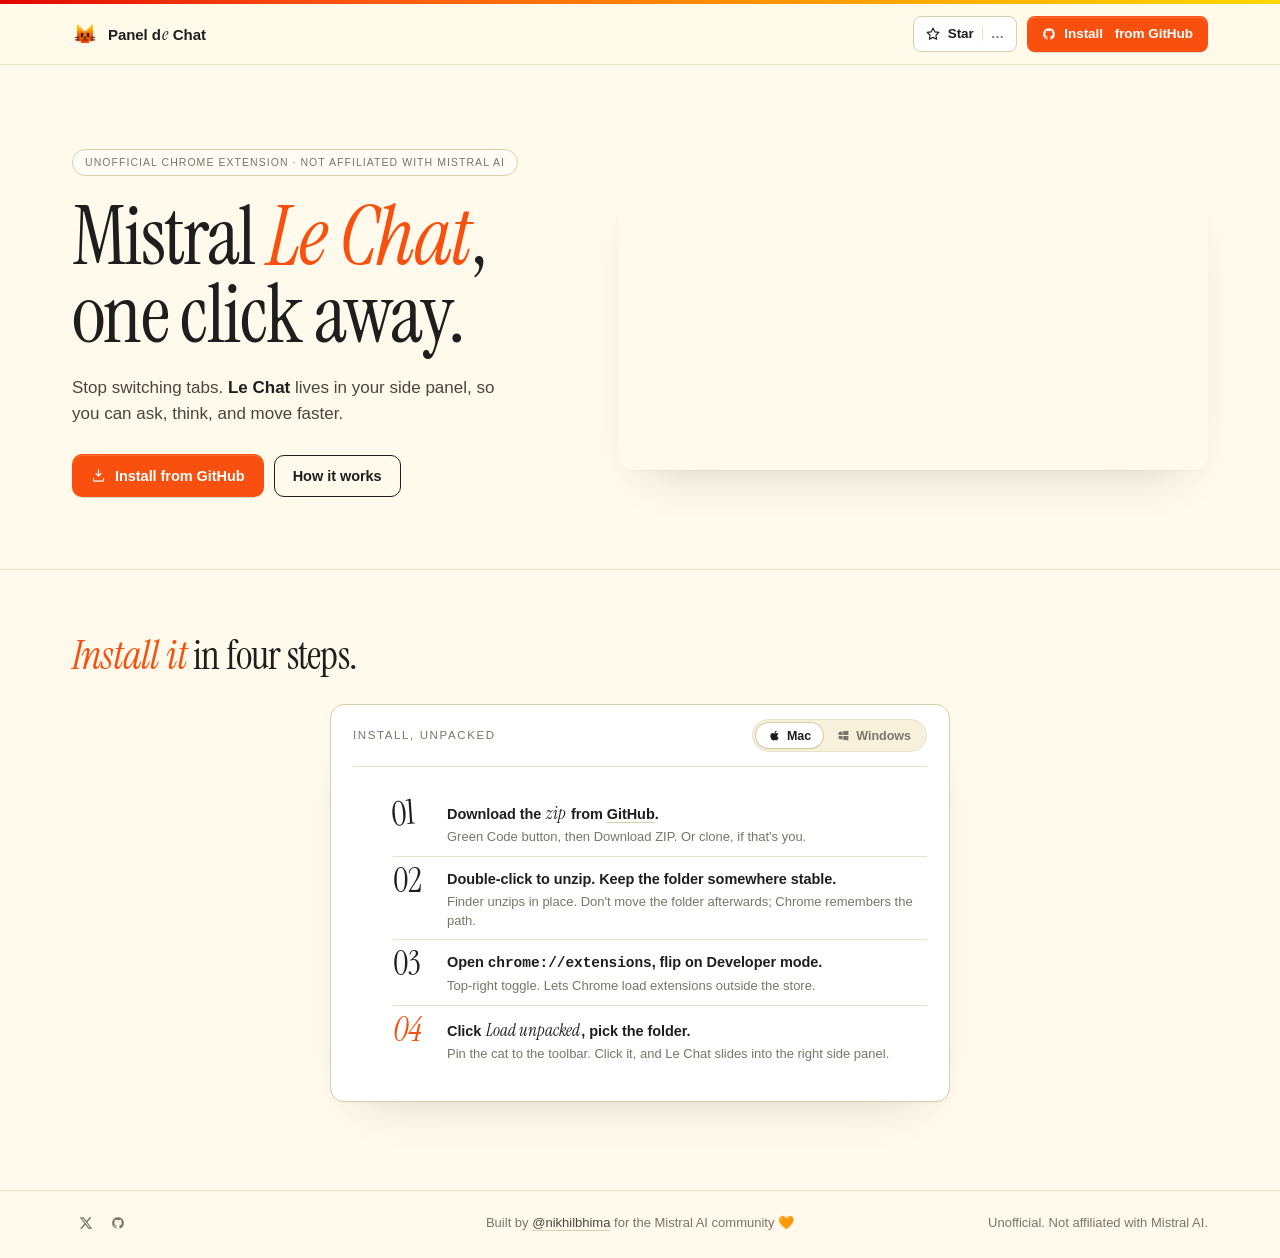
==== site/index.html @ 7b63ac9e "Show compact star + install CTA in mobile nav bar" ====
<!doctype html>
<html lang="en">
<head>
<meta charset="utf-8" />
<meta name="viewport" content="width=device-width, initial-scale=1" />
<title>Panel de Chat · Le Chat in your Chrome sidebar</title>
<meta name="description" content="An unofficial Chrome extension that puts Mistral's Le Chat in the Chrome side panel. No tab switching, no API key." />
<link rel="icon" type="image/png" href="../icons/icon128.png" />
<link rel="preconnect" href="https://fonts.googleapis.com" />
<link rel="preconnect" href="https://fonts.gstatic.com" crossorigin />
<link href="https://fonts.googleapis.com/css2?family=Instrument+Serif:ital@0;1&display=swap" rel="stylesheet" />
<style>
  :root {
    --bg: #FFFAEB;
    --bg-2: #F7F0DA;
    --ink: #1E1E1E;
    --ink-soft: #4A463C;
    --ink-mute: #7a7568;
    --border: #E9E2CB;
    --border-strong: #D9CFAD;
    --orange: #FA500F;
    --orange-press: #D84309;
  }
  *, *::before, *::after { box-sizing: border-box; }
  html, body { margin: 0; padding: 0; }
  html {
    -webkit-text-size-adjust: 100%;
    scroll-behavior: smooth;
    scroll-padding-top: 80px;
  }
  body {
    background: var(--bg);
    color: var(--ink);
    font-family: Arial, "Helvetica Neue", Helvetica, sans-serif;
    font-size: 16px;
    line-height: 1.5;
    -webkit-font-smoothing: antialiased;
    -moz-osx-font-smoothing: grayscale;
    overflow-x: hidden;
  }
  a { color: inherit; text-decoration: none; }
  img, svg { display: block; max-width: 100%; }

  /* Rainbow line — one placement, top of page */
  .rainbow {
    position: fixed;
    top: 0; left: 0; right: 0;
    height: 4px;
    background: linear-gradient(90deg,#E10500 0%,#FA500F 25%,#FF8205 50%,#FFAF00 75%,#FFD800 100%);
    z-index: 100;
  }

  .wrap {
    width: 100%;
    max-width: 1200px;
    margin: 0 auto;
    padding: 0 32px;
  }
  @media (max-width: 600px) { .wrap { padding: 0 22px; } }

  /* Header */
  header {
    position: sticky;
    top: 4px;
    z-index: 90;
    padding: 0;
    flex-shrink: 0;
    background: rgba(255, 250, 235, 0.82);
    backdrop-filter: saturate(140%) blur(10px);
    -webkit-backdrop-filter: saturate(140%) blur(10px);
    border-bottom: 1px solid var(--border);
  }
  .header-row {
    display: flex;
    align-items: center;
    justify-content: space-between;
    gap: 24px;
    height: 60px;
  }
  .brand { display: flex; align-items: center; gap: 10px; }
  .brand img {
    width: 26px; height: 26px;
    border-radius: 6px;
    image-rendering: -webkit-optimize-contrast;
  }
  .wordmark {
    font-size: 15px;
    font-weight: 700;
    letter-spacing: -0.005em;
  }
  .wordmark em {
    font-style: italic;
    font-weight: 400;
    font-family: "Instrument Serif", serif;
    font-size: 18px;
    margin: 0 1px;
  }
  .header-right {
    display: flex; align-items: center; gap: 10px;
    font-size: 13.5px;
    color: var(--ink-soft);
  }
  .header-right .btn-nav {
    display: inline-flex;
    align-items: center;
    gap: 8px;
    font-size: 13.5px;
    font-weight: 700;
    line-height: 1;
    letter-spacing: -0.003em;
    padding: 10px 14px;
    border-radius: 8px;
    background: var(--orange);
    color: #fff;
    border: 1px solid transparent;
    box-shadow: 0 1px 0 rgba(0,0,0,0.12), inset 0 1px 0 rgba(255,255,255,0.18);
    transition: background .15s ease, transform .08s ease;
  }
  .header-right .btn-nav:hover { background: #f0490a; }
  .header-right .btn-nav:active { background: var(--orange-press); transform: translateY(1px); }
  .header-right .btn-nav svg { width: 14px; height: 14px; }
  .header-right .btn-star {
    display: inline-flex;
    align-items: center;
    gap: 8px;
    height: 36px;
    padding: 0 12px;
    border-radius: 8px;
    background: #fff;
    border: 1px solid var(--border-strong);
    color: var(--ink);
    font-size: 13.5px;
    font-weight: 600;
    line-height: 1;
    letter-spacing: -0.003em;
    transition: background .15s ease, border-color .15s ease;
  }
  .header-right .btn-star:hover {
    background: var(--bg-2);
    border-color: var(--ink-mute);
  }
  .header-right .btn-star svg { width: 14px; height: 14px; }
  .header-right .btn-star .star-count {
    color: var(--ink-mute);
    border-left: 1px solid var(--border);
    padding-left: 8px;
    font-weight: 600;
    min-width: 1ch;
    text-align: center;
  }
  @media (max-width: 640px) {
    .header-row { gap: 12px; }
    .header-right { gap: 8px; }
    .header-right .btn-star { padding: 0 10px; gap: 6px; }
    .header-right .btn-star .btn-star-label { display: none; }
    .header-right .btn-star .star-count {
      border-left: 0;
      padding-left: 0;
    }
    .header-right .btn-nav { padding: 10px 12px; gap: 6px; }
    .header-right .btn-nav .btn-nav-tail { display: none; }
  }

  /* Section 1: hero + install */
  .section-hero {
    padding: 88px 0 72px;
  }
  .hero {
    display: grid;
    grid-template-columns: 1fr 1.2fr;
    gap: 56px;
    align-items: center;
  }
  @media (max-width: 960px) {
    .hero { grid-template-columns: 1fr; gap: 40px; }
    .section-hero { padding: 20px 0 56px; }
  }

  /* Section 2: install steps */
  .section-show {
    padding: 56px 0 88px;
    border-top: 1px solid var(--border);
  }
  .show-head {
    display: flex;
    align-items: baseline;
    justify-content: space-between;
    gap: 24px;
    margin-bottom: 28px;
    flex-wrap: wrap;
  }
  .show-head h2 {
    font-family: "Instrument Serif", "Times New Roman", Georgia, serif;
    font-weight: 400;
    font-size: clamp(26px, 3.2vw, 40px);
    line-height: 1.05;
    letter-spacing: -0.02em;
    margin: 8px 0 0;
    max-width: 22ch;
  }
  .show-head h2 .accent { color: var(--orange); font-style: italic; }

  .eyebrow {
    display: inline-flex;
    align-items: center;
    gap: 10px;
    font-size: 10.5px;
    letter-spacing: 0.1em;
    text-transform: uppercase;
    color: var(--ink-mute);
    border: 1px solid var(--border-strong);
    padding: 5px 12px 4px;
    border-radius: 999px;
    background: rgba(255,255,255,0.5);
  }
  h1.headline {
    font-family: "Instrument Serif", "Times New Roman", Georgia, serif;
    font-weight: 400;
    font-size: clamp(44px, 6.4vw, 92px);
    line-height: 0.95;
    letter-spacing: -0.02em;
    margin: 22px 0 0;
    max-width: 14ch;
  }
  h1.headline .accent {
    color: var(--orange);
    font-style: italic;
  }
  h1.headline .stacked {
    display: block;
  }

  .sub {
    margin-top: 22px;
    max-width: 46ch;
    font-size: 17px;
    line-height: 1.5;
    color: var(--ink-soft);
  }
  .sub b { color: var(--ink); font-weight: 700; }

  .ctas {
    margin-top: 28px;
    display: flex;
    gap: 10px;
    flex-wrap: wrap;
    align-items: center;
  }
  .btn {
    display: inline-flex;
    align-items: center;
    gap: 9px;
    font: inherit;
    font-size: 14.5px;
    font-weight: 700;
    padding: 13px 18px;
    border-radius: 10px;
    cursor: pointer;
    transition: transform .08s ease, background .15s ease, box-shadow .15s ease, border-color .15s ease, color .15s ease;
    border: 1px solid transparent;
    line-height: 1;
    letter-spacing: -0.003em;
    user-select: none;
  }
  .btn svg { width: 15px; height: 15px; }
  .btn-primary {
    background: var(--orange);
    color: #fff;
    box-shadow: 0 1px 0 rgba(0,0,0,0.12), inset 0 1px 0 rgba(255,255,255,0.18);
  }
  .btn-primary:hover { background: #f0490a; }
  .btn-primary:active {
    background: var(--orange-press);
    transform: translateY(1px);
    box-shadow: inset 0 1px 2px rgba(0,0,0,0.2);
  }
  .btn-secondary {
    background: transparent;
    color: var(--ink);
    border-color: var(--ink);
  }
  .btn-secondary:hover { background: var(--ink); color: var(--bg); }
  .btn-secondary:active { transform: translateY(1px); }

  .steps {
    display: grid;
    gap: 2px;
    border-top: 1px solid var(--border);
  }
  .step {
    display: grid;
    grid-template-columns: 40px 1fr;
    gap: 14px;
    padding: 14px 0;
    border-bottom: 1px solid var(--border);
    align-items: start;
  }
  .step:last-child { border-bottom: 0; padding-bottom: 4px; }
  .step-num {
    font-family: "Instrument Serif", serif;
    font-size: 34px;
    line-height: 0.9;
    color: var(--ink);
    letter-spacing: -0.02em;
  }
  .step:nth-child(1) .step-num { transform: rotate(-4deg) translateX(-2px); display: inline-block; }
  .step:nth-child(4) .step-num {
    color: var(--orange);
    font-style: italic;
  }
  .step-body {
    padding-top: 4px;
  }
  .step-title {
    font-size: 14.5px;
    font-weight: 700;
    letter-spacing: -0.005em;
    line-height: 1.35;
  }
  .step-title .serif-word {
    font-family: "Instrument Serif", serif;
    font-weight: 400;
    font-style: italic;
    font-size: 17px;
    margin: 0 1px;
  }
  .step-detail {
    margin-top: 3px;
    color: var(--ink-mute);
    font-size: 13px;
    line-height: 1.45;
  }
  .step-detail code {
    font-family: "SF Mono", ui-monospace, Menlo, Consolas, monospace;
    font-size: 12px;
    padding: 1px 5px;
    background: var(--bg-2);
    border: 1px solid var(--border);
    border-radius: 4px;
    color: var(--ink);
  }
  .step-title a, .step-detail a {
    text-decoration: underline;
    text-underline-offset: 3px;
    text-decoration-color: var(--border-strong);
    transition: text-decoration-color .15s ease, color .15s ease;
  }
  .step-title a:hover, .step-detail a:hover {
    text-decoration-color: var(--orange);
    color: var(--ink);
  }

  /* Footer */
  footer {
    border-top: 1px solid var(--border);
    padding: 18px 0 22px;
    flex-shrink: 0;
  }
  .foot-row {
    display: grid;
    grid-template-columns: 1fr auto 1fr;
    align-items: center;
    gap: 18px;
    font-size: 13px;
    color: var(--ink-mute);
  }
  .foot-row .foot-icons { display: inline-flex; gap: 4px; }
  .foot-row .foot-center { text-align: center; }
  .foot-row .disclaimer { text-align: right; }
  @media (max-width: 720px) {
    .foot-row { grid-template-columns: 1fr; justify-items: center; gap: 8px; }
    .foot-row .foot-center, .foot-row .disclaimer { text-align: center; }
  }
  .foot-row a {
    color: var(--ink-soft);
    text-decoration: underline;
    text-underline-offset: 3px;
    text-decoration-color: var(--border-strong);
  }
  .foot-row a:hover { text-decoration-color: var(--orange); color: var(--ink); }
  .foot-row .foot-icon {
    display: inline-flex;
    align-items: center;
    justify-content: center;
    width: 28px; height: 28px;
    border-radius: 6px;
    color: var(--ink-mute);
    text-decoration: none;
    transition: color .15s ease, background .15s ease;
  }
  .foot-row .foot-icon:hover { color: var(--ink); background: var(--bg-2); text-decoration: none; }
  .foot-row .foot-icon svg { width: 14px; height: 14px; }

  a:focus-visible, .btn:focus-visible {
    outline: 2px solid var(--orange);
    outline-offset: 3px;
    border-radius: 6px;
  }
  /* Hero right column: video */
  .hero-video { position: relative; }
  .hero-video > video {
    width: 100%;
    height: auto;
    display: block;
    border-radius: 12px;
    box-shadow: 0 1px 0 rgba(0,0,0,0.03), 0 24px 48px -28px rgba(30,30,30,0.22);
  }

  /* Section 2: install card */
  .how-wrap {
    max-width: 620px;
    margin: 0 auto;
  }

  .how-card {
    background: #fff;
    border: 1px solid var(--border-strong);
    border-radius: 14px;
    padding: 14px 22px 12px;
    box-shadow: 0 1px 0 rgba(0,0,0,0.03), 0 24px 48px -32px rgba(30,30,30,0.22);
    display: flex;
    flex-direction: column;
  }
  .how-head {
    display: flex;
    align-items: center;
    justify-content: space-between;
    gap: 12px;
    padding-bottom: 14px;
    border-bottom: 1px solid var(--border);
    margin-bottom: 6px;
  }
  .how-kicker {
    font-size: 11.5px;
    letter-spacing: 0.14em;
    text-transform: uppercase;
    color: var(--ink-mute);
  }

  .os-switch {
    display: inline-flex;
    padding: 3px;
    background: var(--bg-2);
    border: 1px solid var(--border);
    border-radius: 999px;
    gap: 2px;
  }
  .os-btn {
    display: inline-flex;
    align-items: center;
    gap: 6px;
    padding: 6px 12px;
    border: 0;
    background: transparent;
    border-radius: 999px;
    font: inherit;
    font-size: 12.5px;
    font-weight: 600;
    color: var(--ink-mute);
    cursor: pointer;
    transition: background .15s ease, color .15s ease, box-shadow .15s ease;
    line-height: 1;
  }
  .os-btn svg { width: 13px; height: 13px; }
  .os-btn.is-active {
    background: #fff;
    color: var(--ink);
    box-shadow: 0 1px 2px rgba(0,0,0,0.06), 0 0 0 1px var(--border-strong);
  }
  .os-btn:not(.is-active):hover { color: var(--ink-soft); }

  /* Tighter steps inside the how-card */
  .how-card .steps {
    display: grid;
    gap: 0;
    border-top: 0;
  }
  .how-card .step {
    padding: 9px 0;
  }

</style>
</head>
<body>

<div class="rainbow" aria-hidden="true"></div>

<header>
  <div class="wrap header-row">
    <a class="brand" href="#" aria-label="Panel de Chat home">
      <img src="../icons/icon128.png" alt="" width="26" height="26" />
      <span class="wordmark">Panel&nbsp;d<em>e</em>&nbsp;Chat</span>
    </a>
    <div class="header-right">
      <a class="btn-star" href="https://github.com/nikhilbhima/panel-de-chat" target="_blank" rel="noopener" aria-label="Star on GitHub">
        <svg viewBox="0 0 24 24" fill="none" stroke="currentColor" stroke-width="2" stroke-linecap="round" stroke-linejoin="round" aria-hidden="true"><polygon points="12 2 15.09 8.26 22 9.27 17 14.14 18.18 21.02 12 17.77 5.82 21.02 7 14.14 2 9.27 8.91 8.26 12 2"/></svg>
        <span class="btn-star-label">Star</span>
        <span class="star-count" id="star-count">…</span>
      </a>
      <a class="btn-nav" href="https://github.com/nikhilbhima/panel-de-chat" target="_blank" rel="noopener">
        <svg viewBox="0 0 24 24" fill="currentColor" aria-hidden="true"><path d="M12 2a10 10 0 0 0-3.16 19.49c.5.09.68-.22.68-.48v-1.7c-2.78.6-3.37-1.34-3.37-1.34-.45-1.16-1.11-1.47-1.11-1.47-.91-.62.07-.6.07-.6 1 .07 1.53 1.03 1.53 1.03.89 1.53 2.34 1.09 2.91.83.09-.65.35-1.09.63-1.34-2.22-.25-4.56-1.11-4.56-4.94 0-1.09.39-1.98 1.03-2.68-.1-.25-.45-1.27.1-2.65 0 0 .84-.27 2.75 1.02a9.54 9.54 0 0 1 5 0c1.91-1.29 2.75-1.02 2.75-1.02.55 1.38.2 2.4.1 2.65.64.7 1.03 1.59 1.03 2.68 0 3.84-2.34 4.68-4.57 4.93.36.31.68.92.68 1.85v2.74c0 .27.18.58.69.48A10 10 0 0 0 12 2Z"/></svg>
        Install<span class="btn-nav-tail">&nbsp;from GitHub</span>
      </a>
    </div>
  </div>
</header>

<main>
  <section class="section-hero">
  <div class="wrap hero">

    <!-- LEFT -->
    <div class="hero-left">
      <span class="eyebrow">Unofficial Chrome extension · Not affiliated with Mistral AI</span>

      <h1 class="headline">
        <span class="stacked">Mistral <span class="accent">Le&nbsp;Chat</span>,</span>
        <span class="stacked">one click away.</span>
      </h1>

      <p class="sub">
        Stop switching tabs. <b>Le Chat</b> lives in your side panel, so you can ask, think, and move faster.
      </p>

      <div class="ctas">
        <a class="btn btn-primary" href="https://github.com/nikhilbhima/panel-de-chat" target="_blank" rel="noopener">
          <svg viewBox="0 0 24 24" fill="none" stroke="currentColor" stroke-width="2" stroke-linecap="round" stroke-linejoin="round" aria-hidden="true"><path d="M12 3v10m0 0 4-4m-4 4-4-4M4 17v2a2 2 0 0 0 2 2h12a2 2 0 0 0 2-2v-2"/></svg>
          Install from GitHub
        </a>
        <a class="btn btn-secondary" href="#how">
          How it works
        </a>
      </div>
    </div>

    <!-- RIGHT: demo video in hero -->
    <aside class="hero-video" aria-label="Panel de Chat demo">
      <video src="assets/demo.mp4" autoplay muted loop playsinline preload="metadata" aria-label="Panel de Chat demo"></video>
    </aside>

  </div>
  </section>

  <!-- SECTION 2: demo + how it works -->
  <section class="section-show" id="how">
    <div class="wrap">
      <div class="show-head">
        <div>
          <h2><span class="accent">Install it</span> in four steps.</h2>
        </div>
      </div>

      <div class="how-wrap">
        <div class="how-card">
          <div class="how-head">
            <div class="how-kicker">Install, unpacked</div>
            <div class="os-switch" role="tablist" aria-label="Operating system">
              <button type="button" class="os-btn is-active" data-os="mac" role="tab" aria-selected="true">
                <svg viewBox="0 0 24 24" fill="currentColor" aria-hidden="true"><path d="M17.05 20.28c-.98.95-2.05.8-3.08.35-1.09-.46-2.09-.48-3.24 0-1.44.62-2.2.44-3.06-.35C2.79 15.25 3.51 7.59 9.05 7.31c1.35.07 2.29.74 3.08.8 1.18-.24 2.31-.93 3.57-.84 1.51.12 2.65.72 3.4 1.8-3.12 1.87-2.38 5.98.48 7.13-.57 1.5-1.31 2.99-2.54 4.09zM12 7.25c-.15-2.23 1.66-4.07 3.74-4.25.29 2.58-2.34 4.5-3.74 4.25z"/></svg>
                <span>Mac</span>
              </button>
              <button type="button" class="os-btn" data-os="win" role="tab" aria-selected="false">
                <svg viewBox="0 0 24 24" fill="currentColor" aria-hidden="true"><path d="M3 5.48 10.2 4.5v6.66H3V5.48zm0 13.04V12.84h7.2v6.66L3 18.52zM11.4 4.33 21 3v8.16H11.4V4.33zm0 15.34V12.84H21V21l-9.6-1.33z"/></svg>
                <span>Windows</span>
              </button>
            </div>
          </div>

          <ol class="steps" id="how-steps">
            <li class="step">
              <span class="step-num">01</span>
              <div class="step-body">
                <div class="step-title">Download the <span class="serif-word">zip</span> from <a href="https://github.com/nikhilbhima/panel-de-chat" target="_blank" rel="noopener">GitHub</a>.</div>
                <div class="step-detail">Green Code button, then Download ZIP. Or clone, if that's you.</div>
              </div>
            </li>
            <li class="step">
              <span class="step-num">02</span>
              <div class="step-body">
                <div class="step-title" data-mac="Double-click to unzip. Keep the folder somewhere stable." data-win="Right-click, Extract All. Keep the folder somewhere stable.">Double-click to unzip. Keep the folder somewhere stable.</div>
                <div class="step-detail" data-mac="Finder unzips in place. Don't move the folder afterwards; Chrome remembers the path." data-win="Windows Explorer extracts in place. Don't move the folder afterwards; Chrome remembers the path.">Finder unzips in place. Don't move the folder afterwards; Chrome remembers the path.</div>
              </div>
            </li>
            <li class="step">
              <span class="step-num">03</span>
              <div class="step-body">
                <div class="step-title">Open <code>chrome://extensions</code>, flip on Developer mode.</div>
                <div class="step-detail" data-mac="Top-right toggle. Lets Chrome load extensions outside the store." data-win="Top-right toggle. Lets Chrome load extensions outside the store.">Top-right toggle. Lets Chrome load extensions outside the store.</div>
              </div>
            </li>
            <li class="step">
              <span class="step-num">04</span>
              <div class="step-body">
                <div class="step-title">Click <span class="serif-word">Load unpacked</span>, pick the folder.</div>
                <div class="step-detail" data-mac="Pin the cat to the toolbar. Click it, and Le Chat slides into the right side panel." data-win="Pin the cat to the toolbar. Click it, and Le Chat slides into the right side panel.">Pin the cat to the toolbar. Click it, and Le Chat slides into the right side panel.</div>
              </div>
            </li>
          </ol>
        </div>
      </div>
    </div>
  </section>
</main>

<footer>
  <div class="wrap foot-row">
    <div class="foot-icons">
      <a class="foot-icon" href="https://x.com/nikhilbhima" target="_blank" rel="noopener" aria-label="X (Twitter)">
        <svg viewBox="0 0 24 24" fill="currentColor" aria-hidden="true"><path d="M18.244 2.25h3.308l-7.227 8.26 8.502 11.24H16.17l-5.214-6.817L4.99 21.75H1.68l7.73-8.835L1.254 2.25H8.08l4.713 6.231zm-1.161 17.52h1.833L7.084 4.126H5.117z"/></svg>
      </a>
      <a class="foot-icon" href="https://github.com/nikhilbhima/panel-de-chat" target="_blank" rel="noopener" aria-label="GitHub">
        <svg viewBox="0 0 24 24" fill="currentColor" aria-hidden="true"><path d="M12 2a10 10 0 0 0-3.16 19.49c.5.09.68-.22.68-.48v-1.7c-2.78.6-3.37-1.34-3.37-1.34-.45-1.16-1.11-1.47-1.11-1.47-.91-.62.07-.6.07-.6 1 .07 1.53 1.03 1.53 1.03.89 1.53 2.34 1.09 2.91.83.09-.65.35-1.09.63-1.34-2.22-.25-4.56-1.11-4.56-4.94 0-1.09.39-1.98 1.03-2.68-.1-.25-.45-1.27.1-2.65 0 0 .84-.27 2.75 1.02a9.54 9.54 0 0 1 5 0c1.91-1.29 2.75-1.02 2.75-1.02.55 1.38.2 2.4.1 2.65.64.7 1.03 1.59 1.03 2.68 0 3.84-2.34 4.68-4.57 4.93.36.31.68.92.68 1.85v2.74c0 .27.18.58.69.48A10 10 0 0 0 12 2Z"/></svg>
      </a>
    </div>
    <div class="foot-center">
      Built by <a href="https://x.com/nikhilbhima" target="_blank" rel="noopener">@nikhilbhima</a> for the Mistral AI community 🧡
    </div>
    <div class="disclaimer">Unofficial. Not affiliated with Mistral AI.</div>
  </div>
</footer>

<script>
  // Live GitHub star count
  fetch('https://api.github.com/repos/nikhilbhima/panel-de-chat')
    .then(r => r.ok ? r.json() : null)
    .then(d => {
      if (d && typeof d.stargazers_count === 'number') {
        const el = document.getElementById('star-count');
        if (el) el.textContent = d.stargazers_count;
      }
    })
    .catch(() => {});

  // OS switcher for the How-it-works card
  (function(){
    const buttons = document.querySelectorAll('.os-btn');
    const stepsRoot = document.getElementById('how-steps');
    if (!stepsRoot) return;
    function apply(os){
      buttons.forEach(b => {
        const active = b.dataset.os === os;
        b.classList.toggle('is-active', active);
        b.setAttribute('aria-selected', active ? 'true' : 'false');
      });
      stepsRoot.querySelectorAll('[data-mac][data-win]').forEach(el => {
        const v = el.dataset[os];
        if (v) el.textContent = v;
      });
    }
    buttons.forEach(b => b.addEventListener('click', () => apply(b.dataset.os)));
  })();
</script>
</body>
</html>
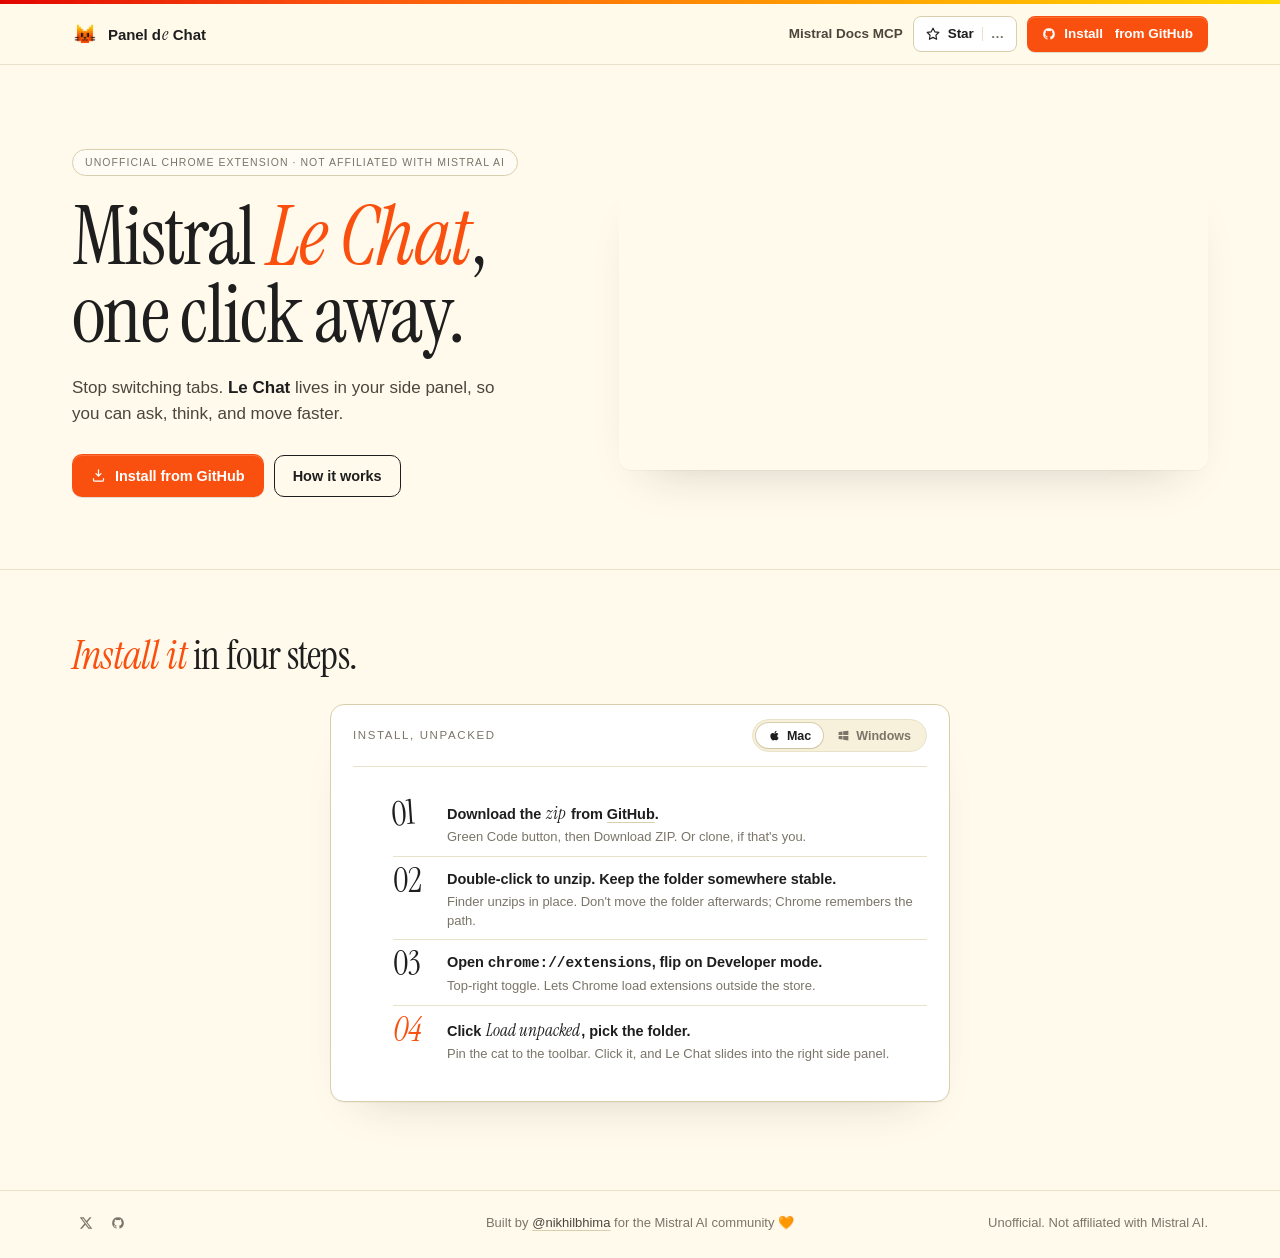
==== commit 3c3ab8ef: "Add Mistral Docs MCP link to landing page nav" ====
--- a/site/index.html
+++ b/site/index.html
@@ -100,6 +100,15 @@
     font-size: 13.5px;
     color: var(--ink-soft);
   }
+  .header-right .nav-link {
+    font-size: 13.5px;
+    font-weight: 600;
+    color: var(--ink-soft);
+    transition: color .15s ease;
+  }
+  .header-right .nav-link:hover {
+    color: var(--ink);
+  }
   .header-right .btn-nav {
     display: inline-flex;
     align-items: center;
@@ -492,6 +501,7 @@
       <span class="wordmark">Panel&nbsp;d<em>e</em>&nbsp;Chat</span>
     </a>
     <div class="header-right">
+      <a class="nav-link" href="https://mistral-docs-mcp.vercel.app/" target="_blank" rel="noopener">Mistral Docs MCP</a>
       <a class="btn-star" href="https://github.com/nikhilbhima/panel-de-chat" target="_blank" rel="noopener" aria-label="Star on GitHub">
         <svg viewBox="0 0 24 24" fill="none" stroke="currentColor" stroke-width="2" stroke-linecap="round" stroke-linejoin="round" aria-hidden="true"><polygon points="12 2 15.09 8.26 22 9.27 17 14.14 18.18 21.02 12 17.77 5.82 21.02 7 14.14 2 9.27 8.91 8.26 12 2"/></svg>
         <span class="btn-star-label">Star</span>
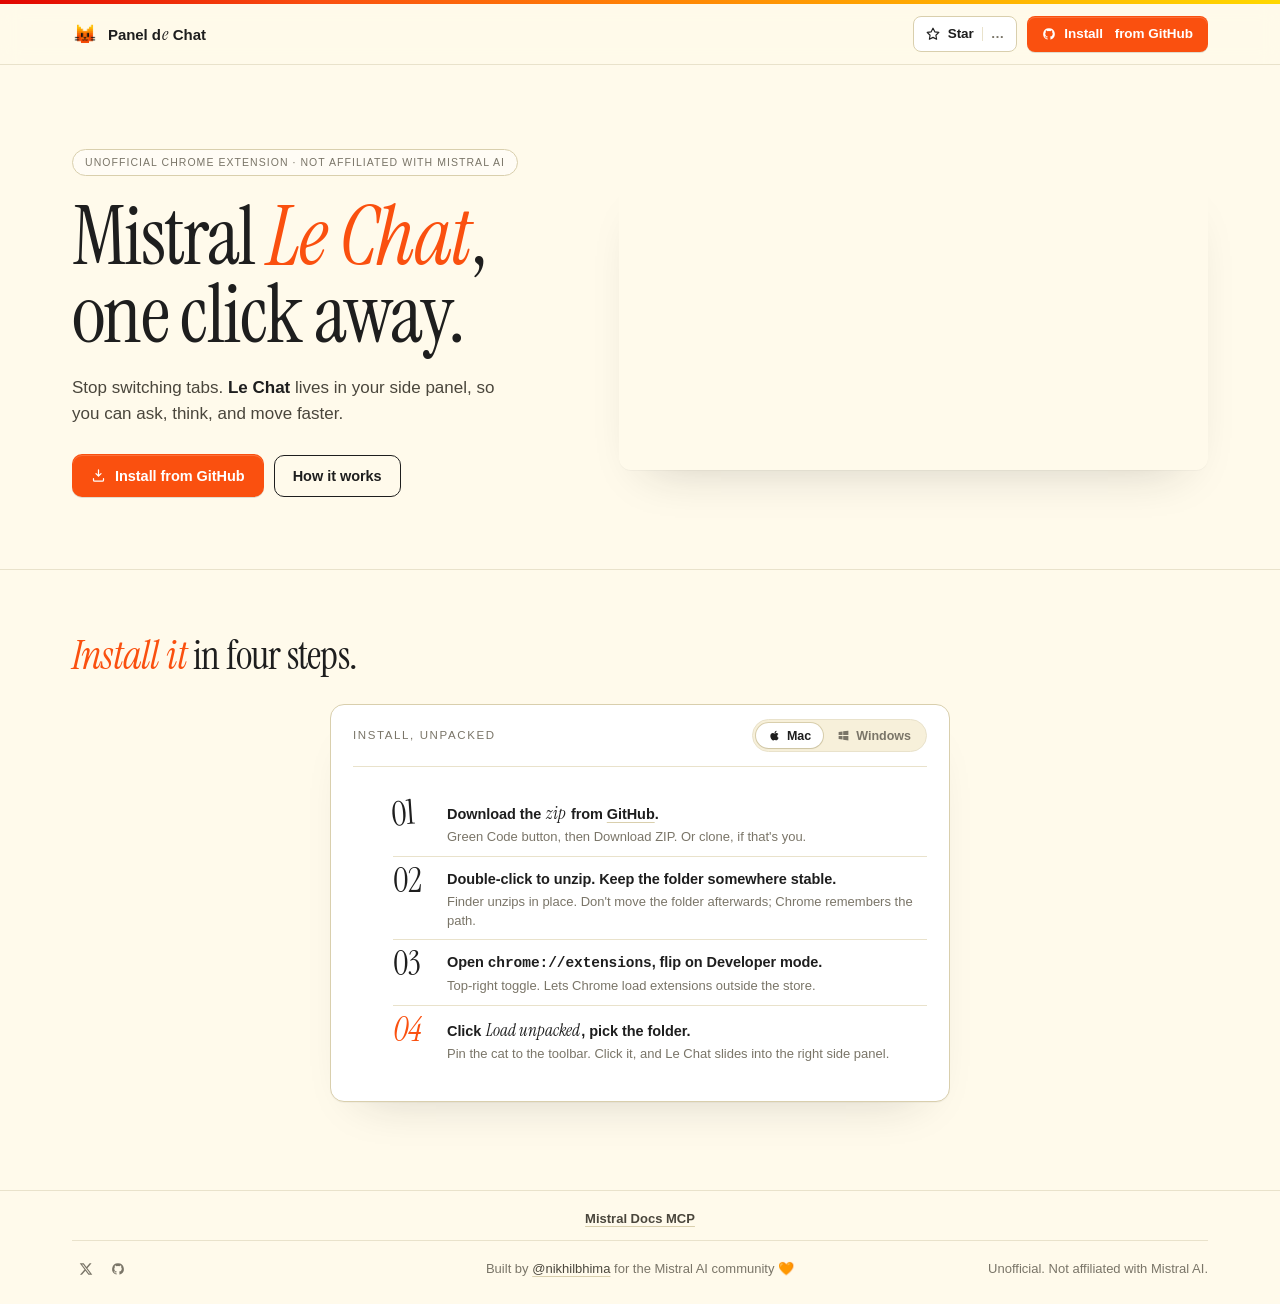
==== commit 5a549f76: "Move Mistral Docs MCP link from landing nav to footer Link didn't fit alongside the star and install" ====
--- a/site/index.html
+++ b/site/index.html
@@ -100,15 +100,6 @@
     font-size: 13.5px;
     color: var(--ink-soft);
   }
-  .header-right .nav-link {
-    font-size: 13.5px;
-    font-weight: 600;
-    color: var(--ink-soft);
-    transition: color .15s ease;
-  }
-  .header-right .nav-link:hover {
-    color: var(--ink);
-  }
   .header-right .btn-nav {
     display: inline-flex;
     align-items: center;
@@ -365,6 +356,26 @@
     padding: 18px 0 22px;
     flex-shrink: 0;
   }
+  .foot-related {
+    display: flex;
+    justify-content: center;
+    padding-bottom: 12px;
+    margin-bottom: 14px;
+    border-bottom: 1px solid var(--border);
+  }
+  .foot-related a {
+    font-size: 13px;
+    font-weight: 600;
+    color: var(--ink-soft);
+    text-decoration: underline;
+    text-underline-offset: 3px;
+    text-decoration-color: var(--border-strong);
+    transition: color .15s ease, text-decoration-color .15s ease;
+  }
+  .foot-related a:hover {
+    color: var(--ink);
+    text-decoration-color: var(--orange);
+  }
   .foot-row {
     display: grid;
     grid-template-columns: 1fr auto 1fr;
@@ -501,7 +512,6 @@
       <span class="wordmark">Panel&nbsp;d<em>e</em>&nbsp;Chat</span>
     </a>
     <div class="header-right">
-      <a class="nav-link" href="https://mistral-docs-mcp.vercel.app/" target="_blank" rel="noopener">Mistral Docs MCP</a>
       <a class="btn-star" href="https://github.com/nikhilbhima/panel-de-chat" target="_blank" rel="noopener" aria-label="Star on GitHub">
         <svg viewBox="0 0 24 24" fill="none" stroke="currentColor" stroke-width="2" stroke-linecap="round" stroke-linejoin="round" aria-hidden="true"><polygon points="12 2 15.09 8.26 22 9.27 17 14.14 18.18 21.02 12 17.77 5.82 21.02 7 14.14 2 9.27 8.91 8.26 12 2"/></svg>
         <span class="btn-star-label">Star</span>
@@ -613,7 +623,11 @@
 </main>
 
 <footer>
-  <div class="wrap foot-row">
+  <div class="wrap">
+    <div class="foot-related">
+      <a href="https://mistral-docs-mcp.vercel.app/" target="_blank" rel="noopener">Mistral Docs MCP</a>
+    </div>
+    <div class="foot-row">
     <div class="foot-icons">
       <a class="foot-icon" href="https://x.com/nikhilbhima" target="_blank" rel="noopener" aria-label="X (Twitter)">
         <svg viewBox="0 0 24 24" fill="currentColor" aria-hidden="true"><path d="M18.244 2.25h3.308l-7.227 8.26 8.502 11.24H16.17l-5.214-6.817L4.99 21.75H1.68l7.73-8.835L1.254 2.25H8.08l4.713 6.231zm-1.161 17.52h1.833L7.084 4.126H5.117z"/></svg>
@@ -626,6 +640,7 @@
       Built by <a href="https://x.com/nikhilbhima" target="_blank" rel="noopener">@nikhilbhima</a> for the Mistral AI community 🧡
     </div>
     <div class="disclaimer">Unofficial. Not affiliated with Mistral AI.</div>
+    </div>
   </div>
 </footer>
 
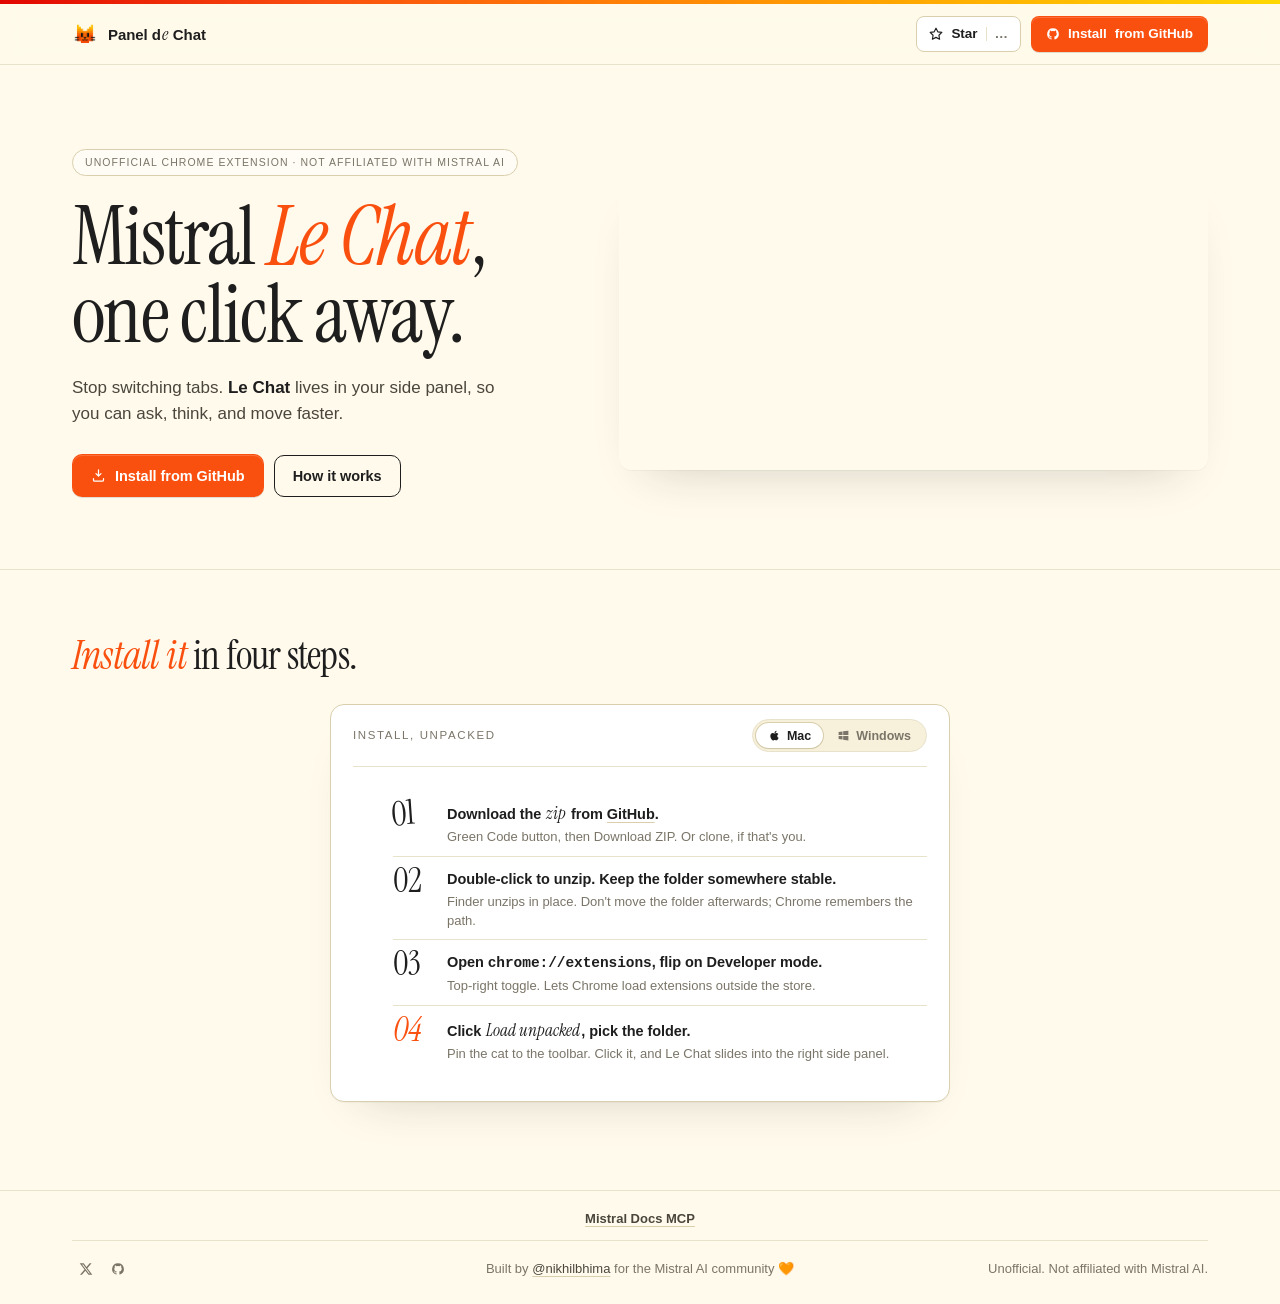
==== commit f2347976: "Fix double space in header Install button The btn-nav is inline-flex with gap: 8px, and the tail spa" ====
--- a/site/index.html
+++ b/site/index.html
@@ -519,7 +519,7 @@
       </a>
       <a class="btn-nav" href="https://github.com/nikhilbhima/panel-de-chat" target="_blank" rel="noopener">
         <svg viewBox="0 0 24 24" fill="currentColor" aria-hidden="true"><path d="M12 2a10 10 0 0 0-3.16 19.49c.5.09.68-.22.68-.48v-1.7c-2.78.6-3.37-1.34-3.37-1.34-.45-1.16-1.11-1.47-1.11-1.47-.91-.62.07-.6.07-.6 1 .07 1.53 1.03 1.53 1.03.89 1.53 2.34 1.09 2.91.83.09-.65.35-1.09.63-1.34-2.22-.25-4.56-1.11-4.56-4.94 0-1.09.39-1.98 1.03-2.68-.1-.25-.45-1.27.1-2.65 0 0 .84-.27 2.75 1.02a9.54 9.54 0 0 1 5 0c1.91-1.29 2.75-1.02 2.75-1.02.55 1.38.2 2.4.1 2.65.64.7 1.03 1.59 1.03 2.68 0 3.84-2.34 4.68-4.57 4.93.36.31.68.92.68 1.85v2.74c0 .27.18.58.69.48A10 10 0 0 0 12 2Z"/></svg>
-        Install<span class="btn-nav-tail">&nbsp;from GitHub</span>
+        Install<span class="btn-nav-tail">from GitHub</span>
       </a>
     </div>
   </div>
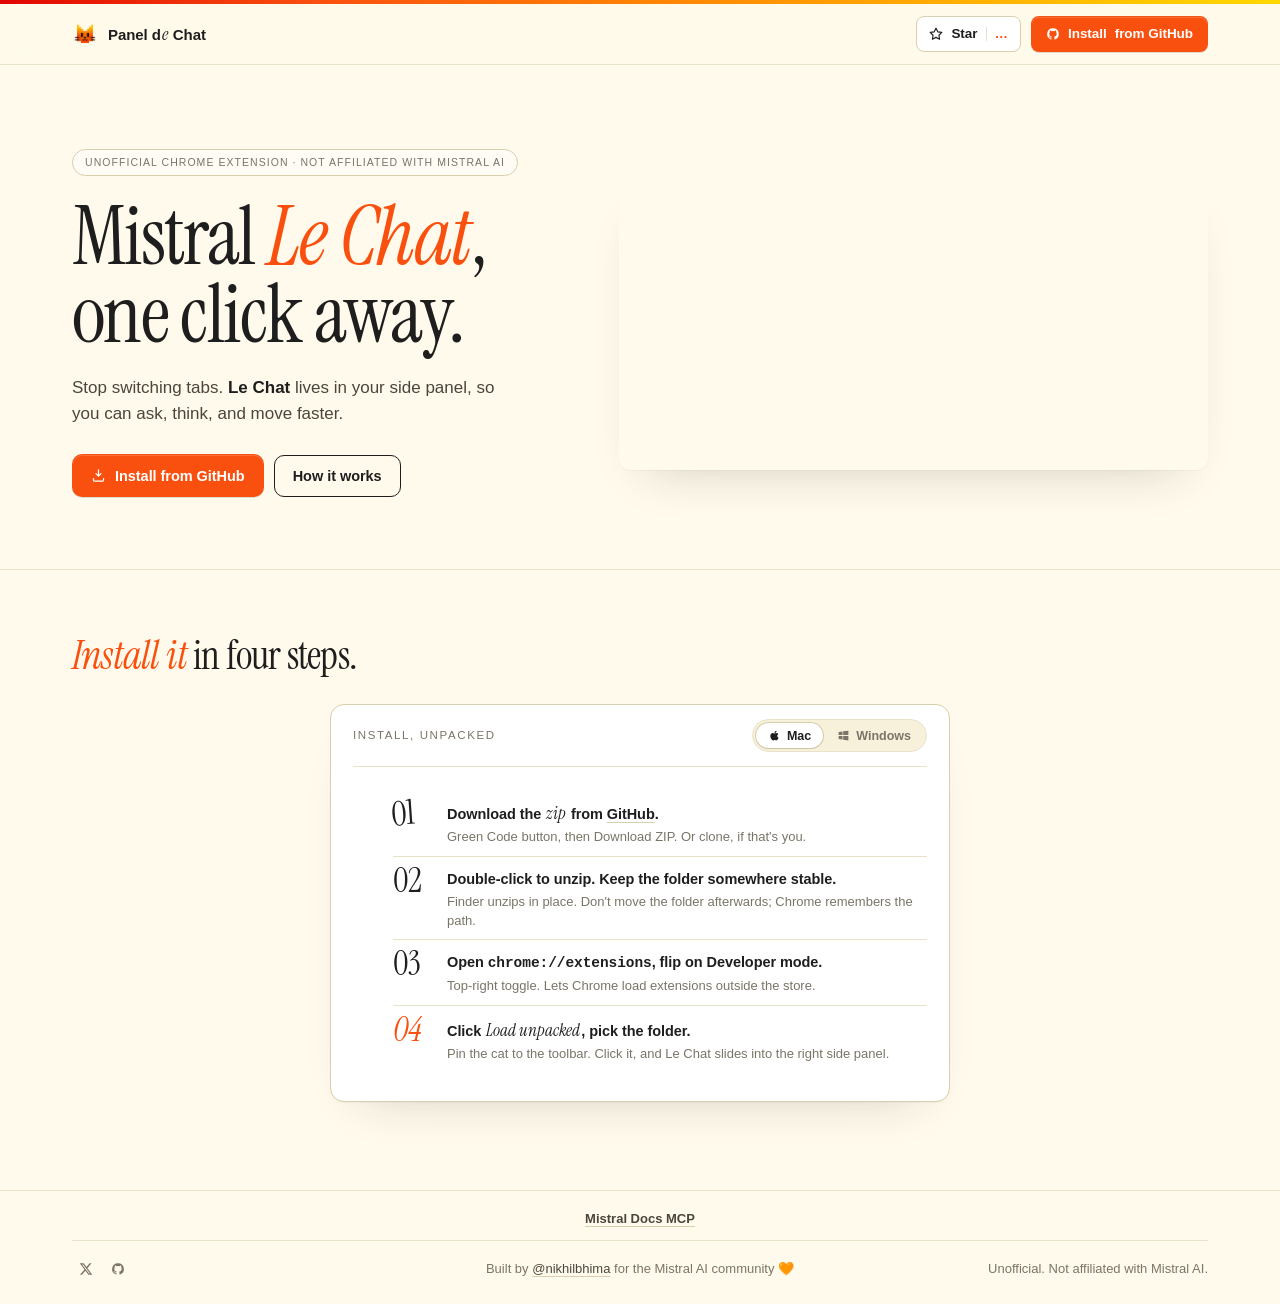
==== commit 0c7ed17a: "Color star count in brand orange Pull the "5" in the header Star button from --ink-mute to --orange " ====
--- a/site/index.html
+++ b/site/index.html
@@ -141,7 +141,7 @@
   }
   .header-right .btn-star svg { width: 14px; height: 14px; }
   .header-right .btn-star .star-count {
-    color: var(--ink-mute);
+    color: var(--orange);
     border-left: 1px solid var(--border);
     padding-left: 8px;
     font-weight: 600;
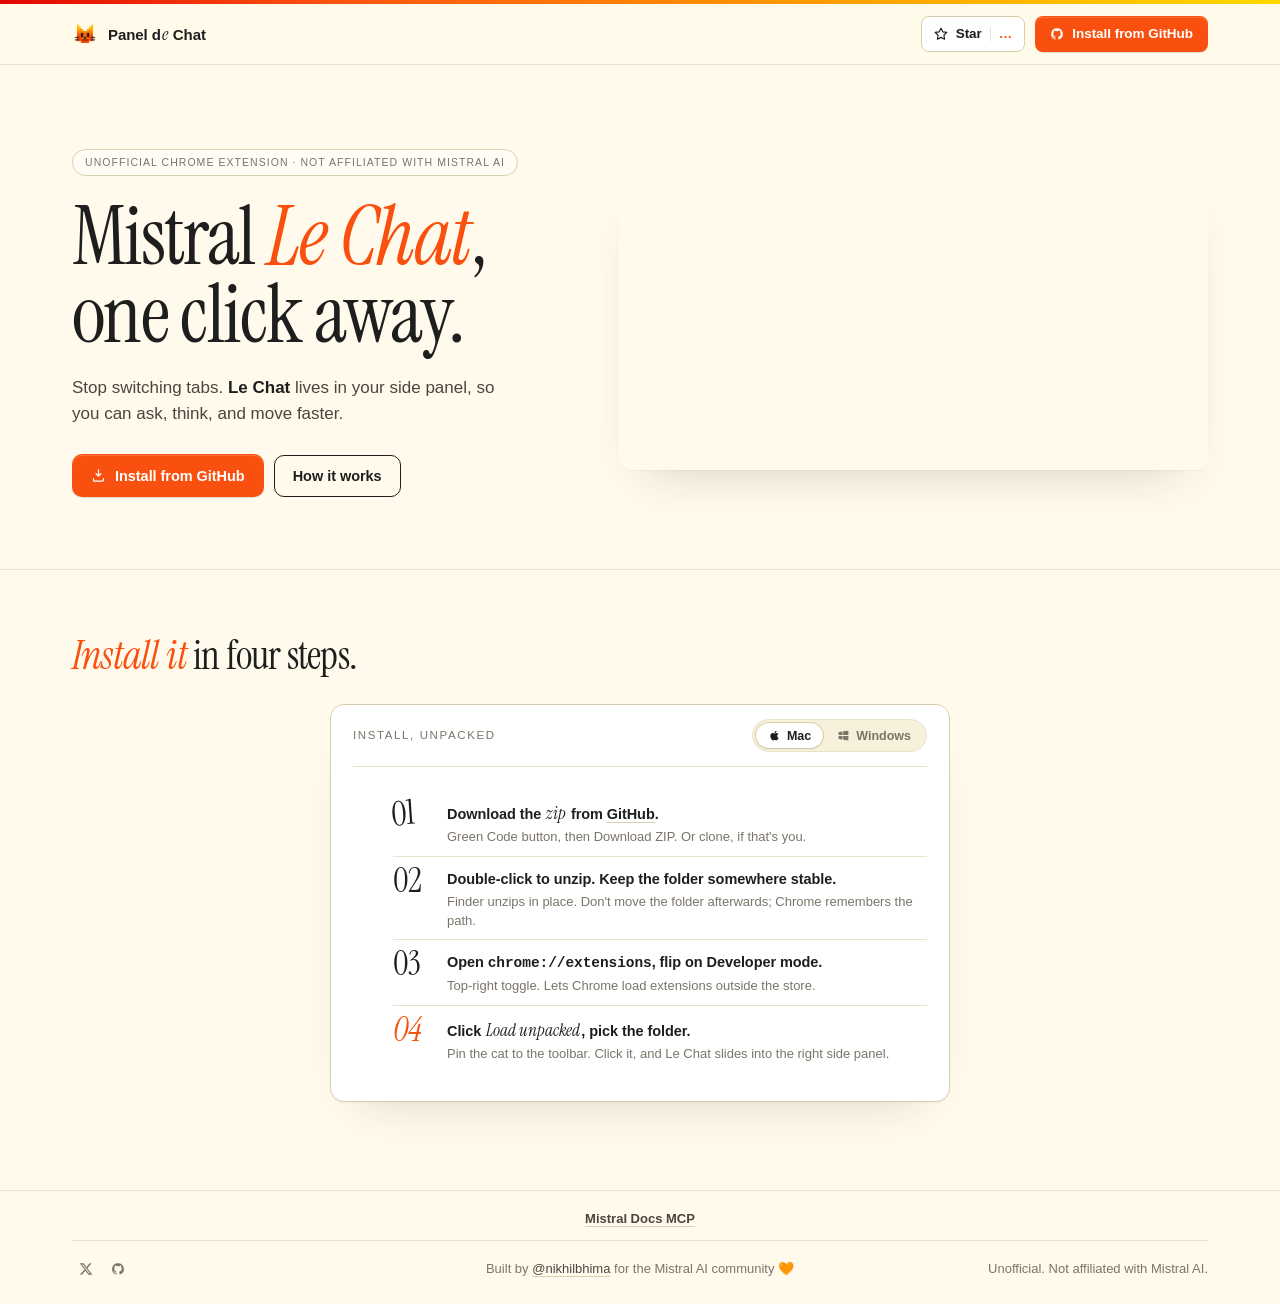
==== commit 295927be: "Wrap Install text and tail in one label span btn-nav is inline-flex with gap: 8px. With "Install" as" ====
--- a/site/index.html
+++ b/site/index.html
@@ -519,7 +519,7 @@
       </a>
       <a class="btn-nav" href="https://github.com/nikhilbhima/panel-de-chat" target="_blank" rel="noopener">
         <svg viewBox="0 0 24 24" fill="currentColor" aria-hidden="true"><path d="M12 2a10 10 0 0 0-3.16 19.49c.5.09.68-.22.68-.48v-1.7c-2.78.6-3.37-1.34-3.37-1.34-.45-1.16-1.11-1.47-1.11-1.47-.91-.62.07-.6.07-.6 1 .07 1.53 1.03 1.53 1.03.89 1.53 2.34 1.09 2.91.83.09-.65.35-1.09.63-1.34-2.22-.25-4.56-1.11-4.56-4.94 0-1.09.39-1.98 1.03-2.68-.1-.25-.45-1.27.1-2.65 0 0 .84-.27 2.75 1.02a9.54 9.54 0 0 1 5 0c1.91-1.29 2.75-1.02 2.75-1.02.55 1.38.2 2.4.1 2.65.64.7 1.03 1.59 1.03 2.68 0 3.84-2.34 4.68-4.57 4.93.36.31.68.92.68 1.85v2.74c0 .27.18.58.69.48A10 10 0 0 0 12 2Z"/></svg>
-        Install<span class="btn-nav-tail">from GitHub</span>
+        <span class="btn-nav-label">Install<span class="btn-nav-tail"> from GitHub</span></span>
       </a>
     </div>
   </div>
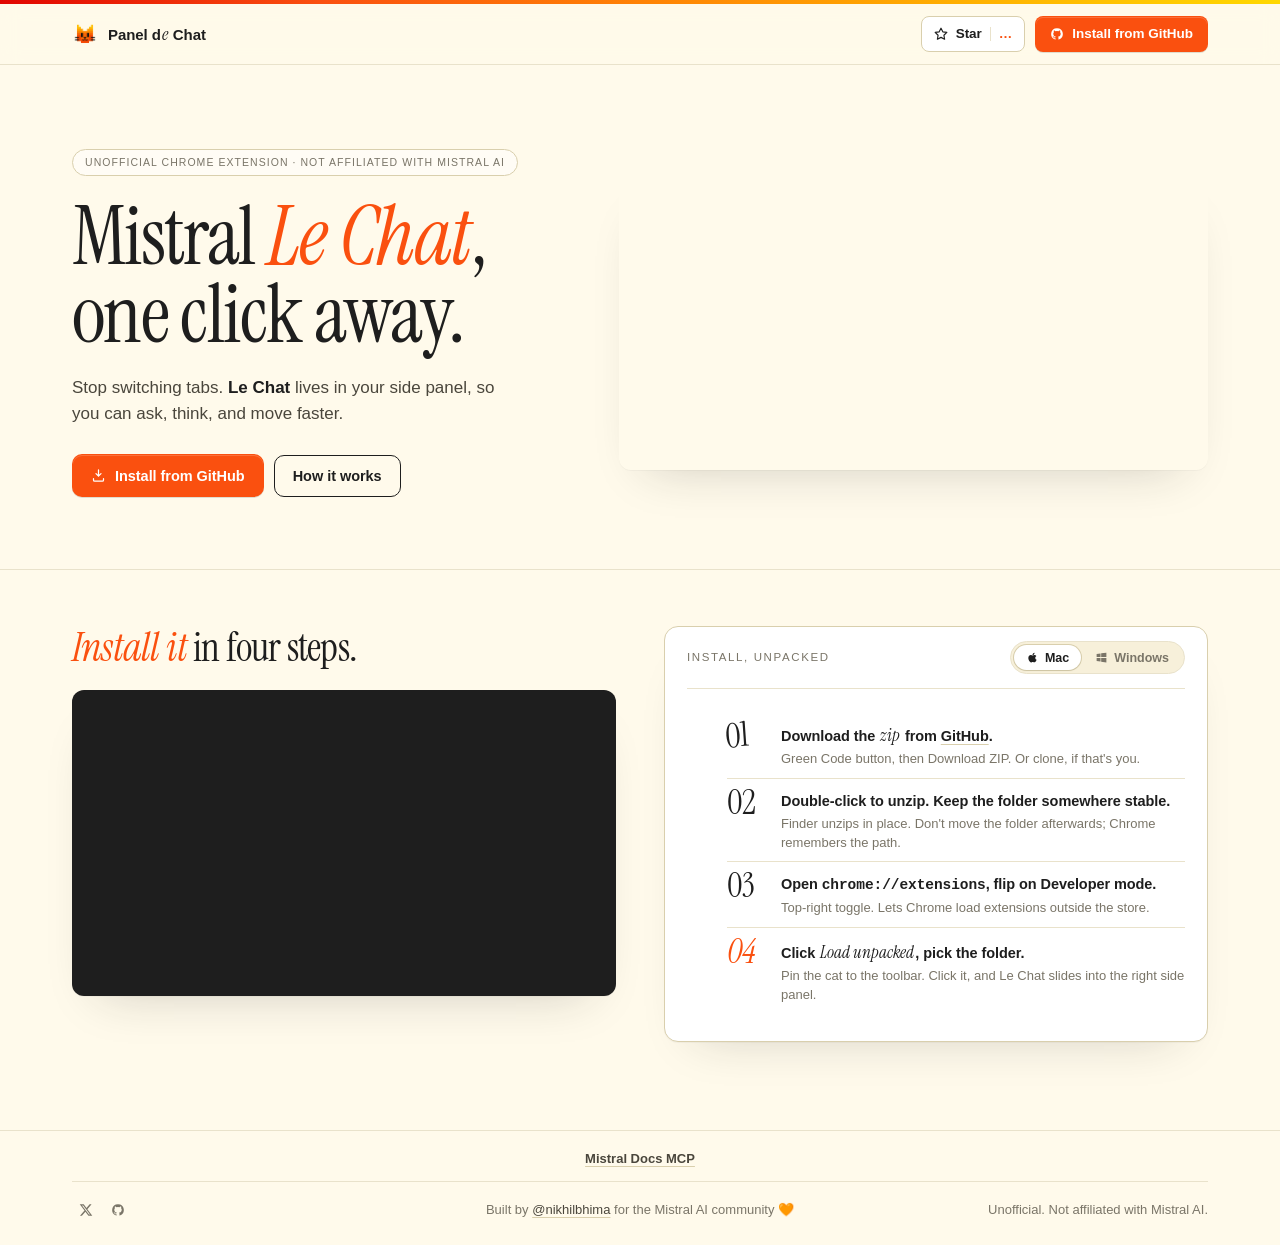
==== commit 65462f71: "Add walkthrough video to install section" ====
--- a/site/index.html
+++ b/site/index.html
@@ -181,24 +181,23 @@
     padding: 56px 0 88px;
     border-top: 1px solid var(--border);
   }
-  .show-head {
+  @media (max-width: 960px) {
+    .section-show { padding: 40px 0 64px; }
+  }
+  .show-left {
     display: flex;
-    align-items: baseline;
-    justify-content: space-between;
-    gap: 24px;
-    margin-bottom: 28px;
-    flex-wrap: wrap;
-  }
-  .show-head h2 {
+    flex-direction: column;
+    gap: 22px;
+  }
+  .show-left h2 {
     font-family: "Instrument Serif", "Times New Roman", Georgia, serif;
     font-weight: 400;
     font-size: clamp(26px, 3.2vw, 40px);
     line-height: 1.05;
     letter-spacing: -0.02em;
-    margin: 8px 0 0;
-    max-width: 22ch;
-  }
-  .show-head h2 .accent { color: var(--orange); font-style: italic; }
+    margin: 0;
+  }
+  .show-left h2 .accent { color: var(--orange); font-style: italic; }
 
   .eyebrow {
     display: inline-flex;
@@ -426,10 +425,32 @@
     box-shadow: 0 1px 0 rgba(0,0,0,0.03), 0 24px 48px -28px rgba(30,30,30,0.22);
   }
 
-  /* Section 2: install card */
-  .how-wrap {
-    max-width: 620px;
-    margin: 0 auto;
+  /* Section 2: video + install card */
+  .show-grid {
+    display: grid;
+    grid-template-columns: 1fr 1fr;
+    gap: 48px;
+    align-items: start;
+  }
+  @media (max-width: 960px) {
+    .show-grid { grid-template-columns: 1fr; gap: 32px; }
+  }
+
+  .yt-embed {
+    position: relative;
+    width: 100%;
+    aspect-ratio: 16 / 9;
+    border-radius: 12px;
+    overflow: hidden;
+    background: var(--ink);
+    box-shadow: 0 1px 0 rgba(0,0,0,0.03), 0 24px 48px -28px rgba(30,30,30,0.22);
+  }
+  .yt-embed iframe {
+    position: absolute;
+    inset: 0;
+    width: 100%;
+    height: 100%;
+    border: 0;
   }
 
   .how-card {
@@ -564,13 +585,19 @@
   <!-- SECTION 2: demo + how it works -->
   <section class="section-show" id="how">
     <div class="wrap">
-      <div class="show-head">
-        <div>
+      <div class="show-grid">
+        <div class="show-left">
           <h2><span class="accent">Install it</span> in four steps.</h2>
+          <div class="yt-embed">
+            <iframe
+              src="https://www.youtube-nocookie.com/embed/SdYFGatzILY"
+              title="Panel de Chat walkthrough"
+              allow="accelerometer; autoplay; clipboard-write; encrypted-media; gyroscope; picture-in-picture; web-share"
+              allowfullscreen
+              loading="lazy"
+              referrerpolicy="strict-origin-when-cross-origin"></iframe>
+          </div>
         </div>
-      </div>
-
-      <div class="how-wrap">
         <div class="how-card">
           <div class="how-head">
             <div class="how-kicker">Install, unpacked</div>
@@ -605,14 +632,14 @@
               <span class="step-num">03</span>
               <div class="step-body">
                 <div class="step-title">Open <code>chrome://extensions</code>, flip on Developer mode.</div>
-                <div class="step-detail" data-mac="Top-right toggle. Lets Chrome load extensions outside the store." data-win="Top-right toggle. Lets Chrome load extensions outside the store.">Top-right toggle. Lets Chrome load extensions outside the store.</div>
+                <div class="step-detail">Top-right toggle. Lets Chrome load extensions outside the store.</div>
               </div>
             </li>
             <li class="step">
               <span class="step-num">04</span>
               <div class="step-body">
                 <div class="step-title">Click <span class="serif-word">Load unpacked</span>, pick the folder.</div>
-                <div class="step-detail" data-mac="Pin the cat to the toolbar. Click it, and Le Chat slides into the right side panel." data-win="Pin the cat to the toolbar. Click it, and Le Chat slides into the right side panel.">Pin the cat to the toolbar. Click it, and Le Chat slides into the right side panel.</div>
+                <div class="step-detail">Pin the cat to the toolbar. Click it, and Le Chat slides into the right side panel.</div>
               </div>
             </li>
           </ol>
